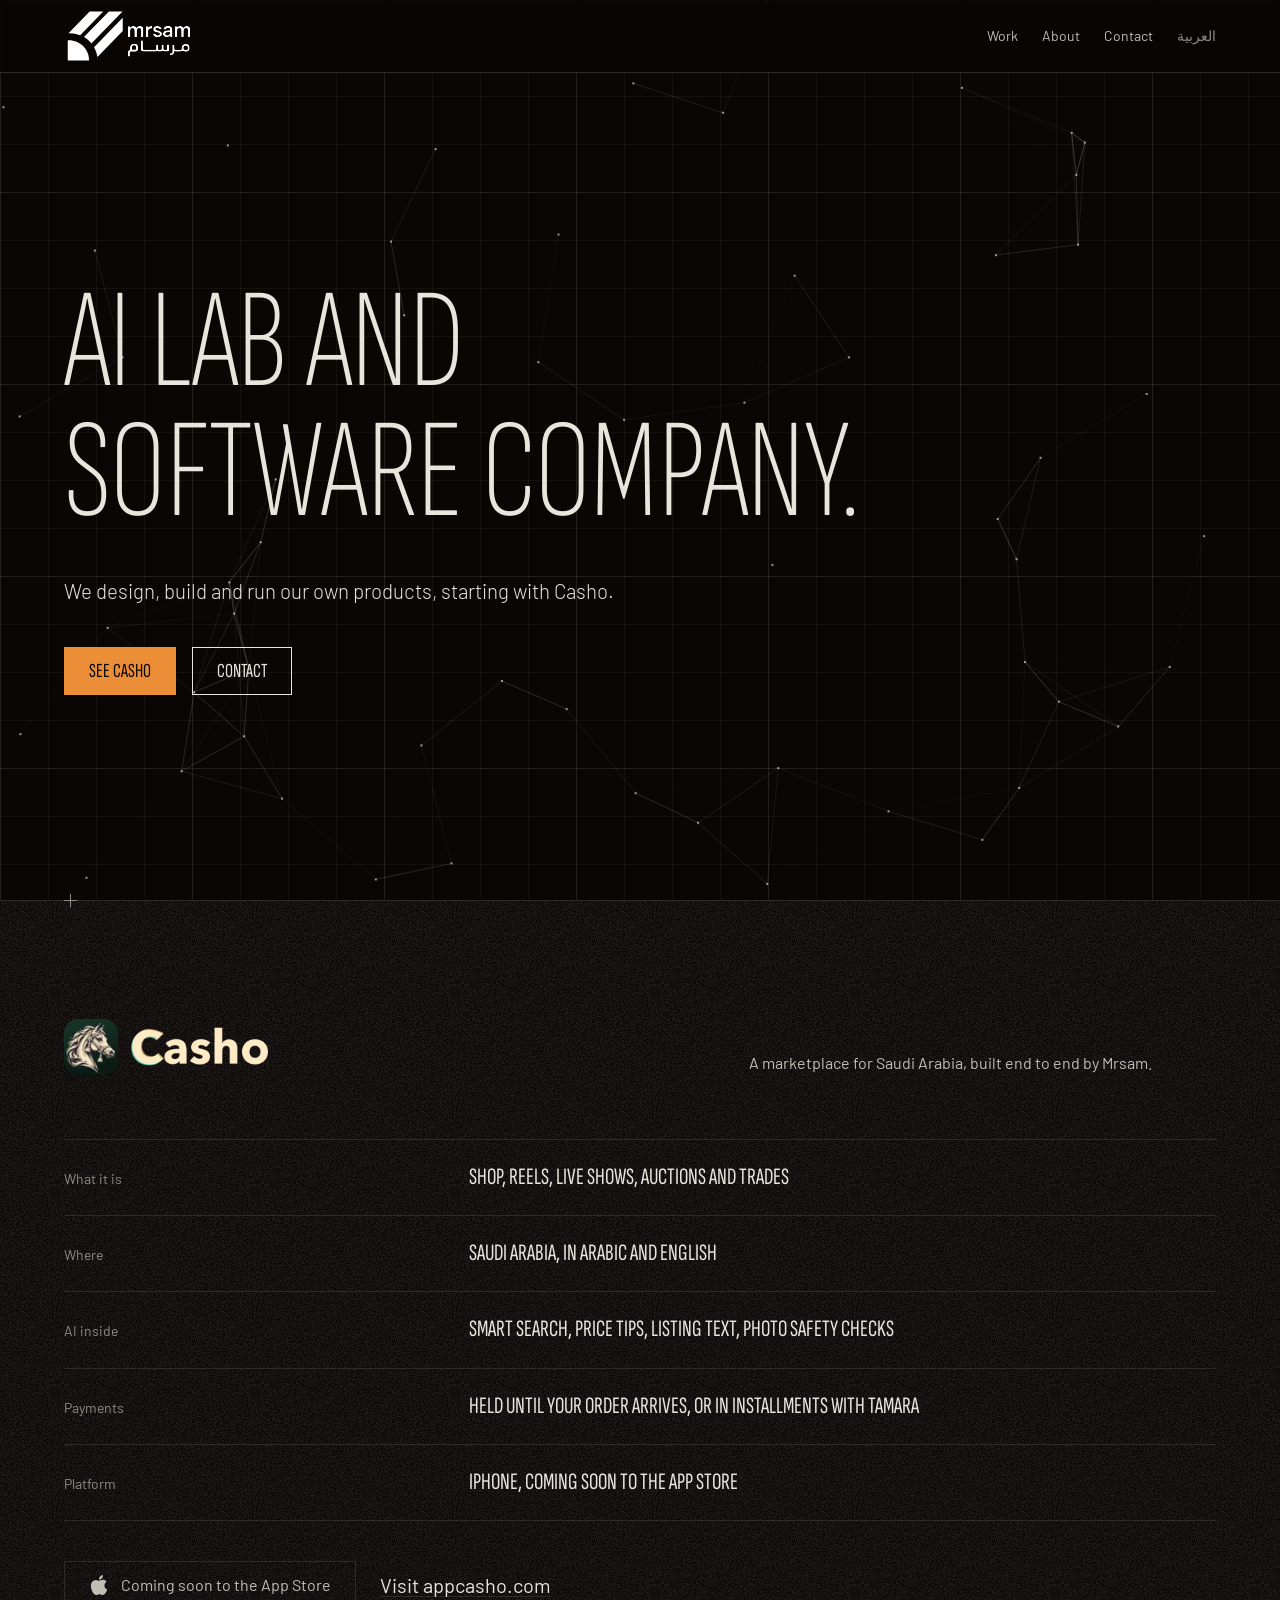
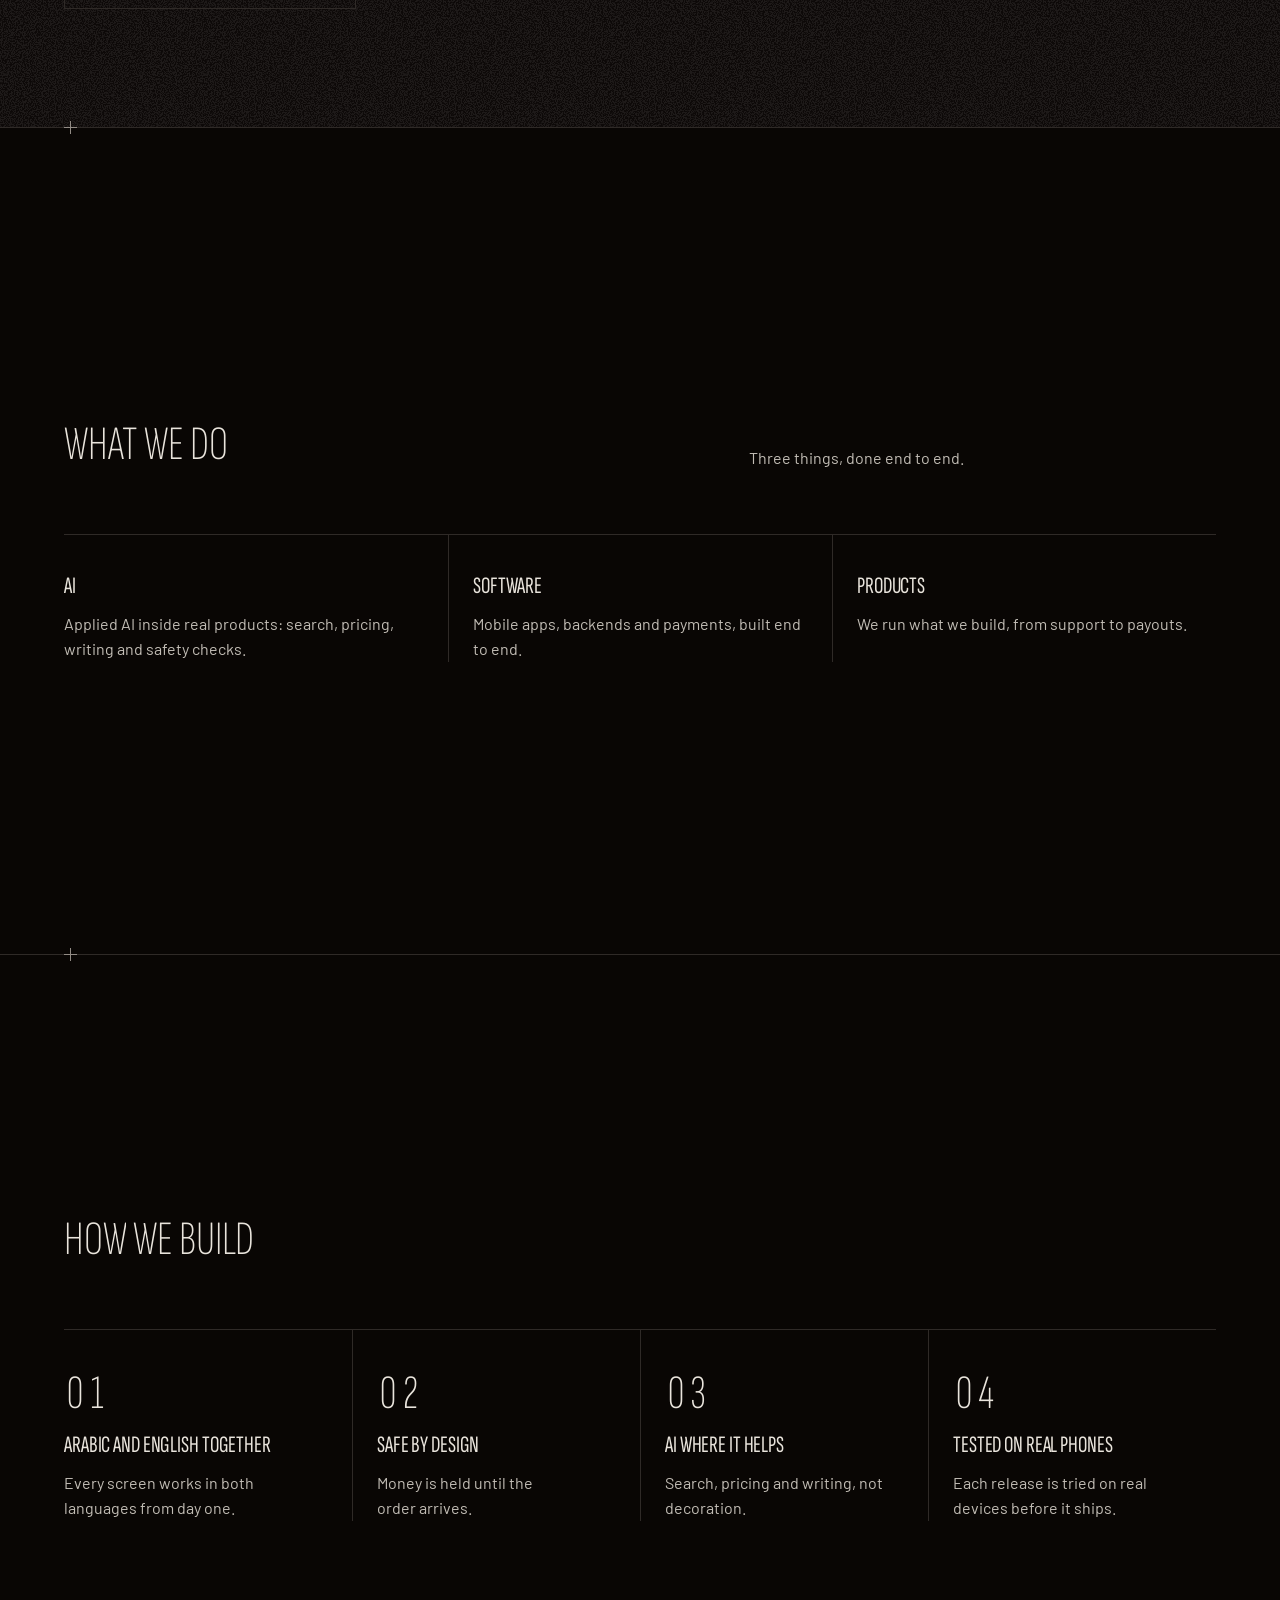
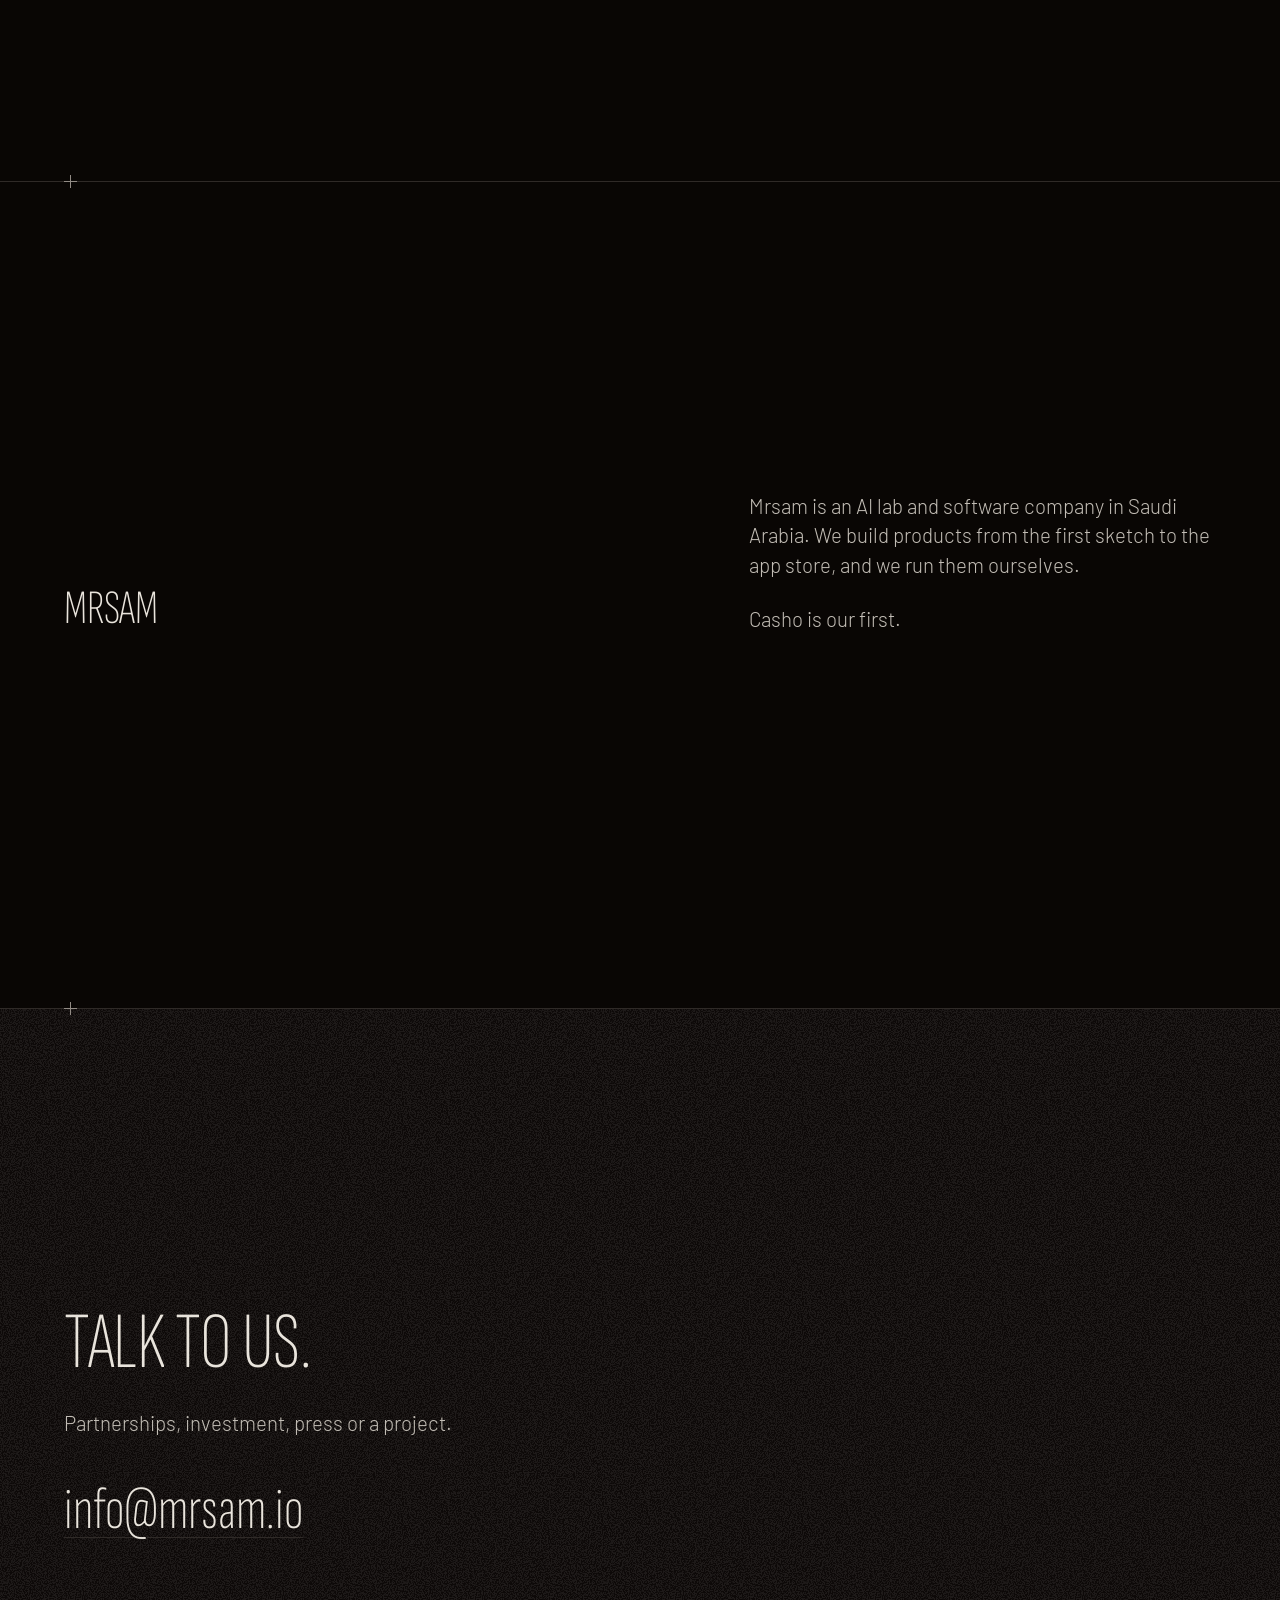
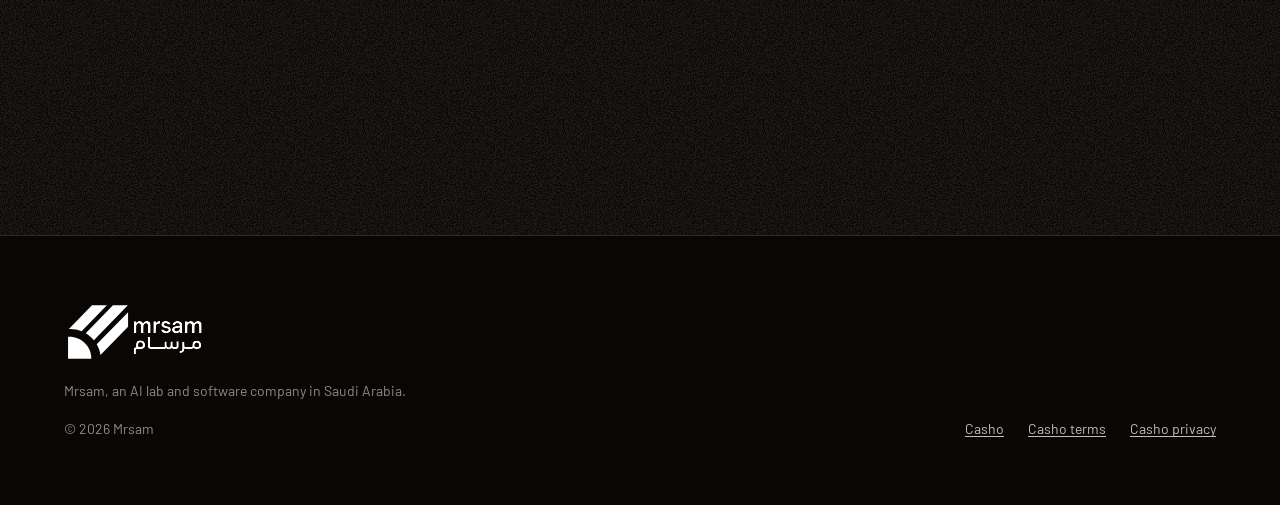
==== index.html @ a1504979 "Mrsam landing page (English and Arabic) Co-Authored-By: Claude Sonnet 5.5 <noreply@anthropic.com>" ====
<!doctype html>
<html lang="en" dir="ltr">
<head>
<meta charset="utf-8">
<meta name="viewport" content="width=device-width, initial-scale=1">
<title>Mrsam | AI lab and software company</title>
<meta name="description" content="Mrsam (مرسام) is an AI lab and software company in Saudi Arabia. We design, build and run our own products, starting with Casho, a marketplace for Saudi Arabia.">
<link rel="canonical" href="https://mrsam.io/">
<link rel="alternate" hreflang="en" href="https://mrsam.io/"><link rel="alternate" hreflang="ar" href="https://mrsam.io/ar/"><link rel="alternate" hreflang="x-default" href="https://mrsam.io/">
<meta name="robots" content="index,follow,max-image-preview:large">
<meta property="og:type" content="website"><meta property="og:site_name" content="Mrsam"><meta property="og:title" content="Mrsam | AI lab and software company"><meta property="og:description" content="Mrsam (مرسام) is an AI lab and software company in Saudi Arabia. We design, build and run our own products, starting with Casho, a marketplace for Saudi Arabia."><meta property="og:url" content="https://mrsam.io/"><meta property="og:image" content="https://mrsam.io/assets/og.png"><meta property="og:locale" content="en_US">
<meta name="twitter:card" content="summary_large_image"><meta name="twitter:title" content="Mrsam | AI lab and software company"><meta name="twitter:image" content="https://mrsam.io/assets/og.png">
<meta name="theme-color" content="#0c0b0a">
<link rel="icon" href="assets/favicon-48.png" sizes="48x48"><link rel="icon" href="assets/icon-192.png" type="image/png" sizes="192x192"><link rel="apple-touch-icon" href="apple-touch-icon.png">
<link rel="preconnect" href="https://fonts.googleapis.com"><link rel="preconnect" href="https://fonts.gstatic.com" crossorigin>
<link href="https://fonts.googleapis.com/css2?family=Sofia+Sans+Extra+Condensed:wght@200;400&family=Barlow:wght@300;400&display=swap" rel="stylesheet">
<style>@font-face{font-family:Tajawal;src:url(assets/fonts/Tajawal-Regular-ar.woff2) format("woff2");font-weight:400;font-display:swap;unicode-range:U+0600-06FF,U+0750-077F,U+FB50-FDFF,U+FE70-FEFF,U+200C-200F}@font-face{font-family:Tajawal;src:url(assets/fonts/Tajawal-Bold-ar.woff2) format("woff2");font-weight:700 800;font-display:swap;unicode-range:U+0600-06FF,U+0750-077F,U+FB50-FDFF,U+FE70-FEFF,U+200C-200F}</style>
<script>document.documentElement.className+=" js"</script>
<link rel="stylesheet" href="styles.css">
<script type="application/ld+json">{"@context":"https://schema.org","@graph":[{"@type":"Organization","@id":"https://mrsam.io/#org","name":"Mrsam","alternateName":["مرسام","Mrsam (مرسام)"],"url":"https://mrsam.io/","logo":{"@type":"ImageObject","url":"https://mrsam.io/assets/icon-192.png","width":192,"height":192},"description":"Mrsam (مرسام) is an AI lab and software company in Saudi Arabia. We design, build and run our own products, starting with Casho, a marketplace for Saudi Arabia.","areaServed":"SA","knowsAbout":["Artificial intelligence","Software development","Marketplaces"],"owns":{"@type":"Organization","name":"Casho","alternateName":"كاشو","url":"https://appcasho.com/"}},{"@type":"WebSite","@id":"https://mrsam.io/#site","url":"https://mrsam.io/","name":"Mrsam","publisher":{"@id":"https://mrsam.io/#org"},"inLanguage":["en","ar"]},{"@type":"WebPage","@id":"https://mrsam.io/#page","url":"https://mrsam.io/","name":"Mrsam | AI lab and software company","description":"Mrsam (مرسام) is an AI lab and software company in Saudi Arabia. We design, build and run our own products, starting with Casho, a marketplace for Saudi Arabia.","inLanguage":"en","isPartOf":{"@id":"https://mrsam.io/#site"},"about":{"@id":"https://mrsam.io/#org"}}]}</script>
</head>
<body>
<canvas id="bg" aria-hidden="true"></canvas>
<a class="visually-hidden" href="#main">Skip to content</a>
<header class="nav"><div class="container">
<a class="nav__logo" href="/" aria-label="Mrsam"><img src="assets/mrsam-logo.svg" width="96" height="40" alt="Mrsam"></a>
<nav class="nav__links" aria-label="Main"><a href="#work">Work</a><a href="#about">About</a><a class="nav__contact" href="mailto:info@mrsam.io">Contact</a><a class="nav__lang" href="ar/" hreflang="ar" lang="ar">العربية</a></nav>
</div></header>
<main id="main">
<section class="hero"><div class="container">
<div><h1>AI lab and software company.</h1><p class="lead">We design, build and run our own products, starting with Casho.</p>
<div class="actions"><a class="btn btn--primary" href="https://appcasho.com/">See Casho</a><a class="btn" href="mailto:info@mrsam.io">Contact</a></div></div>
</div></section>
<section class="section well grained" id="work"><div class="container">
<div class="section__head"><div class="work__brand"><h2><img src="assets/casho-logo-dark.webp" width="292" height="80" alt="Casho" loading="lazy" decoding="async"></h2></div><p>A marketplace for Saudi Arabia, built end to end by Mrsam.</p></div>
<ul class="sheet"><li><span class="k">What it is</span><span class="v">Shop, reels, live shows, auctions and trades</span></li><li><span class="k">Where</span><span class="v">Saudi Arabia, in Arabic and English</span></li><li><span class="k">AI inside</span><span class="v">Smart search, price tips, listing text, photo safety checks</span></li><li><span class="k">Payments</span><span class="v">Held until your order arrives, or in installments with Tamara</span></li><li><span class="k">Platform</span><span class="v">iPhone, coming soon to the App Store</span></li></ul>
<div class="link-line"><span class="badge" aria-disabled="true"><svg viewBox="0 0 24 24" width="20" height="20" fill="currentColor" aria-hidden="true"><path d="M12.15 6.9c-.95 0-2.4-1.08-3.96-1.04-2.04.03-3.91 1.18-4.96 3.01-2.12 3.68-.55 9.1 1.52 12.09 1.01 1.45 2.2 3.09 3.79 3.04 1.52-.06 2.09-.99 3.94-.99 1.83 0 2.35.99 3.96.95 1.64-.03 2.68-1.48 3.68-2.95 1.16-1.69 1.64-3.33 1.66-3.42-.04-.01-3.18-1.22-3.22-4.86-.03-3.04 2.48-4.49 2.6-4.56-1.43-2.09-3.62-2.32-4.39-2.38-2-.16-3.68 1.09-4.61 1.09zM15.53 3.83c.84-1.01 1.4-2.43 1.25-3.83-1.21.05-2.66.8-3.53 1.82-.78.9-1.45 2.34-1.27 3.71 1.34.1 2.72-.69 3.55-1.7"/></svg>Coming soon to the App Store</span><a href="https://appcasho.com/">Visit appcasho.com</a></div>
</div></section>
<section class="section" id="do"><div class="container">
<div class="section__head"><h2>What we do</h2><p>Three things, done end to end.</p></div>
<div class="cells"><div><h3>AI</h3><p>Applied AI inside real products: search, pricing, writing and safety checks.</p></div><div><h3>Software</h3><p>Mobile apps, backends and payments, built end to end.</p></div><div><h3>Products</h3><p>We run what we build, from support to payouts.</p></div></div>
</div></section>
<section class="section" id="how"><div class="container">
<div class="section__head"><h2>How we build</h2></div>
<div class="steps"><div><span class="figure num">01</span><h3>Arabic and English together</h3><p>Every screen works in both languages from day one.</p></div><div><span class="figure num">02</span><h3>Safe by design</h3><p>Money is held until the order arrives.</p></div><div><span class="figure num">03</span><h3>AI where it helps</h3><p>Search, pricing and writing, not decoration.</p></div><div><span class="figure num">04</span><h3>Tested on real phones</h3><p>Each release is tried on real devices before it ships.</p></div></div>
</div></section>
<section class="section about" id="about"><div class="container">
<div class="section__head"><h2>Mrsam</h2><div><p class="lead">Mrsam is an AI lab and software company in Saudi Arabia. We build products from the first sketch to the app store, and we run them ourselves.</p><p class="lead">Casho is our first.</p></div></div>
</div></section>
<section class="section contact well grained" id="contact"><div class="container">
<h2>Talk to us.</h2><p class="lead">Partnerships, investment, press or a project.</p>
<a class="contact__mail" href="mailto:info@mrsam.io">info@mrsam.io</a>
</div></section>
</main>
<footer class="foot"><div class="container">
<div><img src="assets/mrsam-logo.svg" width="136" height="56" alt="Mrsam" loading="lazy"><p>Mrsam, an AI lab and software company in Saudi Arabia.</p><p>© 2026 Mrsam</p></div>
<nav aria-label="Footer"><a href="https://appcasho.com">Casho</a><a href="https://appcasho.com/terms.html">Casho terms</a><a href="https://appcasho.com/privacy.html">Casho privacy</a></nav>
</div></footer>
<script src="assets/bg.js" defer></script>
<script src="assets/motion.js" defer></script>
</body>
</html>
---- styles.css ----
/* Hallmark · shape: Company sheet · genre: atmospheric · theme: Darkroom (deal 2/3, seed austere-monochrome-editorial-company-c98a·bc8acf7a·2026-11-26·r0) · job: contact (and visit Casho) · draw: manual
 * hero: Poster, head left, the Mrsam mark right · nav: edge-aligned wordmark, three links and a language switch · footer: a mast, wordmark over the links · imagery: the brand mark (user's file) · signature: the Mrsam mark at poster size, its black dissolved into the ground · darkroom: amber
 * axes: dark/display-condensed/chromatic-amber · posture: restrained · contrast: pass · fold: pass · v2.0.0 */
/* Hallmark · pre-emit critique: P4 H4 E4 S4 R4 V4 · weakest: S, the Arabic page has no condensed hairline face so it uses Tajawal regular at poster size and trusts scale and spacing */
@import url("./tokens.css");
@import url("./base.css");

:root { --nav-h: 73px; --font-ar: "Tajawal", ui-sans-serif, system-ui, sans-serif; }
:root[lang="ar"] { --font-display: var(--font-ar); --font-body: var(--font-ar); --font-outlier: var(--font-ar); --display-weight: 400; --tracking-display: 0; }

h1, h2, .figure { text-transform: uppercase; }
h3 { font-family: var(--font-display); font-weight: 400; text-transform: uppercase; line-height: 1; }
:root[lang="ar"] h1, :root[lang="ar"] h2, :root[lang="ar"] h3 { text-transform: none; line-height: 1.2; }
body { font-weight: 400; line-height: 1.6; }
.lead { font-weight: 300; }
:root[lang="ar"] .lead { font-weight: 400; }
:root[lang="ar"] body { line-height: 1.75; }

/* the lab sheet behind everything */
#bg { position: fixed; inset: 0; width: 100%; height: 100%; z-index: 0; pointer-events: none; }
main, .foot { position: relative; z-index: var(--z-base); }
.section { position: relative; }
.section::before { content: ""; position: absolute; top: -7px; inset-inline-start: var(--gutter); width: 13px; height: 13px; background: linear-gradient(var(--color-muted), var(--color-muted)) center / 1px 100% no-repeat, linear-gradient(var(--color-muted), var(--color-muted)) center / 100% 1px no-repeat; pointer-events: none; }

/* nav */
.nav { position: sticky; top: 0; z-index: var(--z-sticky-nav); background: color-mix(in oklab, var(--color-paper) 82%, transparent); backdrop-filter: blur(8px); border-bottom: var(--rule-hair) solid var(--color-rule); }
.nav .container { display: flex; align-items: center; justify-content: space-between; min-height: 72px; gap: var(--space-lg); }
.nav__logo { display: block; line-height: 0; }
.nav__logo img { height: 88px; width: auto; margin-block: calc(-1 * var(--space-lg)); }
.foot img { margin-block: calc(-1 * var(--space-md)); }
.nav__links { display: flex; align-items: center; gap: var(--space-lg); }
.nav__links a { font-size: var(--text-sm); color: var(--color-ink-2); text-decoration: none; padding-block: var(--space-sm); transition: color var(--dur-short) var(--ease-out); }
.nav__links a:hover { color: var(--color-ink); text-decoration: underline; text-decoration-color: var(--color-accent); }
.nav__links .nav__lang { color: var(--color-muted); }

/* controls */
.btn { display: inline-flex; align-items: center; justify-content: center; min-height: 48px; padding: 0 var(--space-lg); border: var(--rule-hair) solid var(--color-ink); border-radius: var(--radius-pill); background: transparent; color: var(--color-ink); font: 400 var(--text-lg)/1 var(--font-display); text-transform: uppercase; text-decoration: none; white-space: nowrap; cursor: pointer; transition: background-color var(--dur-short) var(--ease-out), border-color var(--dur-short) var(--ease-out), transform var(--dur-micro) var(--ease-out); }
:root[lang="ar"] .btn { text-transform: none; font-size: var(--text-md); }
.btn:hover { background: var(--color-paper-3); }
.btn:active { transform: translateY(1px); }
.btn:focus-visible { outline: 2px solid var(--color-focus); outline-offset: 2px; }
.btn[aria-disabled="true"] { opacity: 0.55; cursor: not-allowed; transform: none; }
.btn--primary { background: var(--color-accent); border-color: var(--color-accent); color: var(--color-accent-ink); }
.btn--primary:hover { background: var(--color-accent-deep); border-color: var(--color-accent-deep); color: var(--color-ink); }
.actions { display: flex; flex-wrap: wrap; gap: var(--space-md); margin-top: var(--space-xl); }
@media (prefers-reduced-motion: reduce) { .btn, .nav__links a { transition-duration: 0.01ms; } }

/* hero */
html { scroll-snap-type: y proximity; scroll-padding-top: var(--nav-h); }
.hero, .section { min-height: calc(100svh - var(--nav-h)); display: flex; flex-direction: column; justify-content: center; scroll-snap-align: start; }
.hero { padding-block: var(--space-2xl); }
.hero .container { display: block; }
.hero h1 { max-width: 18ch; font-size: clamp(3.5rem, 11vw, 10.5rem); line-height: 0.92; }
:root[lang="ar"] .hero h1 { max-width: 20ch; font-size: clamp(2.75rem, 8vw, 7rem); line-height: 1.15; }
.hero .lead { margin-top: var(--space-xl); }

/* sections */
.section { padding-block: var(--space-3xl); border-top: var(--rule-hair) solid var(--color-rule); }
.section__head { display: grid; grid-template-columns: minmax(0, 7fr) minmax(0, 5fr); gap: var(--gap-columns); align-items: end; margin-bottom: var(--space-2xl); }
.section__head p { color: var(--color-ink-2); }
.well { background: color-mix(in oklab, var(--color-paper-2) 72%, transparent); }
.grained { position: relative; isolation: isolate; }
.grained::after { content: ""; position: absolute; inset: 0; z-index: -1; pointer-events: none; opacity: var(--grain); background: url("data:image/svg+xml,%3Csvg xmlns='http://www.w3.org/2000/svg' width='200' height='200'%3E%3Cfilter id='g'%3E%3CfeTurbulence type='fractalNoise' baseFrequency='0.85' numOctaves='2' stitchTiles='stitch'/%3E%3CfeColorMatrix values='0 0 0 0 1 0 0 0 0 1 0 0 0 0 1 0 0 0 9 -4'/%3E%3C/filter%3E%3Crect width='100%25' height='100%25' filter='url(%23g)'/%3E%3C/svg%3E") 0 0 / 200px 200px; }

/* the sheet: label left, value right */
.sheet { margin: 0; padding: 0; list-style: none; border-top: var(--rule-hair) solid var(--color-rule); }
.sheet li { display: grid; grid-template-columns: minmax(0, 4fr) minmax(0, 8fr); gap: var(--gap-columns); align-items: baseline; padding-block: var(--space-lg); border-bottom: var(--rule-hair) solid var(--color-rule); }
.sheet .k { font-size: var(--text-sm); color: var(--color-muted); }
.sheet .v { font-family: var(--font-display); font-weight: 400; font-size: var(--text-title); line-height: 1.15; text-transform: uppercase; overflow-wrap: break-word; min-width: 0; }
:root[lang="ar"] .sheet .v { text-transform: none; }
.work__brand { display: flex; align-items: center; gap: var(--space-lg); }
.work__brand h2 { max-width: none; line-height: 0; }
.work__brand img { height: 56px; width: auto; }
.link-line { display: flex; flex-wrap: wrap; align-items: center; gap: var(--space-lg); margin-top: var(--space-xl); }
.badge { display: inline-flex; align-items: center; gap: var(--space-sm); min-height: 48px; padding: 0 var(--space-lg); border: var(--rule-hair) solid var(--color-rule); color: var(--color-ink-2); font-size: var(--text-md); cursor: default; }
.link-line a { font-size: var(--text-lg); text-decoration-color: var(--color-rule); }
.link-line a:hover { text-decoration-color: var(--color-accent); }

/* three cells and four steps, parted by verticals */
.cells { display: grid; grid-template-columns: repeat(3, minmax(0, 1fr)); border-top: var(--rule-hair) solid var(--color-rule); }
.cells > div { padding: var(--space-xl) var(--space-lg) 0; border-inline-start: var(--rule-hair) solid var(--color-rule); }
.cells > div:first-child { border-inline-start: 0; padding-inline-start: 0; }
.cells h3 { font-size: var(--text-title); }
.cells p { margin-top: var(--space-sm); color: var(--color-ink-2); }
.steps { display: grid; grid-template-columns: repeat(4, minmax(0, 1fr)); border-top: var(--rule-hair) solid var(--color-rule); }
.steps > div { padding: var(--space-xl) var(--space-lg) 0; border-inline-start: var(--rule-hair) solid var(--color-rule); }
.steps > div:first-child { border-inline-start: 0; padding-inline-start: 0; }
.steps .figure { display: block; font-family: var(--font-display); font-weight: var(--display-weight); font-size: var(--text-section); line-height: 1; font-variant-numeric: tabular-nums; color: var(--color-ink); margin-bottom: var(--space-md); }
.steps h3 { font-size: var(--text-title); }
.steps p { margin-top: var(--space-sm); color: var(--color-ink-2); }

/* about and contact */
.about p.lead { max-width: 40ch; }
.about p.lead + p.lead { margin-top: var(--space-lg); color: var(--color-ink-2); }
.contact h2 { font-size: var(--text-display); max-width: 14ch; }
.contact .lead { margin-top: var(--space-lg); color: var(--color-ink-2); }
.contact__mail { display: inline-block; margin-top: var(--space-xl); font-family: var(--font-display); font-weight: var(--display-weight); font-size: var(--text-display-s); line-height: 1.1; overflow-wrap: anywhere; text-decoration-color: var(--color-rule); }
:root[lang="ar"] .contact__mail { direction: ltr; unicode-bidi: isolate; }
.contact__mail:hover { text-decoration-color: var(--color-accent); }
.contact__mail:focus-visible { outline: 2px solid var(--color-focus); outline-offset: 4px; }

/* footer */
.foot { padding-block: var(--space-2xl); border-top: var(--rule-hair) solid var(--color-rule); }
.foot .container { display: grid; grid-template-columns: minmax(0, 5fr) minmax(0, 7fr); gap: var(--gap-columns); align-items: end; }
.foot img { height: 96px; width: auto; }
.foot p { margin-top: var(--space-md); font-size: var(--text-sm); color: var(--color-muted); }
.foot nav { display: flex; flex-wrap: wrap; gap: var(--space-lg); justify-content: flex-end; font-size: var(--text-sm); }
.foot nav a { color: var(--color-ink-2); }
.foot nav a:hover { color: var(--color-ink); text-decoration-color: var(--color-accent); }

@media (max-width: 60rem) {
  .section__head, .foot .container { grid-template-columns: minmax(0, 1fr); }
  .hero { padding-block: var(--space-xl); }
  .section { padding-block: var(--space-2xl); }
  .cells, .steps { grid-template-columns: minmax(0, 1fr); }
  .cells > div, .steps > div { border-inline-start: 0; padding-inline: 0; padding-block: var(--space-lg); border-top: var(--rule-hair) solid var(--color-rule); }
  .cells > div:first-child, .steps > div:first-child { border-top: 0; }
  .sheet li { grid-template-columns: minmax(0, 1fr); gap: var(--space-2xs); }
  .foot nav { justify-content: flex-start; }
  .nav__links a:not(.nav__lang):not(.nav__contact) { display: none; }
}

/* motion: only when script is running; transform and opacity only */
.js .hero h1 .w, .js h2.rise-words .w { display: inline-block; overflow: hidden; vertical-align: top; padding-bottom: 0.12em; margin-bottom: -0.12em; }
.js .hero h1 .w > span { display: inline-block; transform: translateY(110%); animation: word-up 900ms var(--ease-out) forwards; animation-delay: calc(var(--i) * 90ms + 150ms); }
.js h2.rise-words .w > span { display: inline-block; transform: translateY(110%); transition: transform 800ms var(--ease-out) calc(var(--i) * 80ms); }
.js h2.rise-words.in .w > span { transform: none; }
.js .hero .lead, .js .hero .actions { opacity: 0; animation: fade-up 800ms var(--ease-out) forwards; }
.js .hero .lead { animation-delay: 750ms; }
.js .hero .actions { animation-delay: 950ms; }
.js .rise { opacity: 0; transform: translateY(28px); transition: opacity 700ms var(--ease-out) var(--d, 0ms), transform 700ms var(--ease-out) var(--d, 0ms); }
.js .rise.in { opacity: 1; transform: none; }
@keyframes word-up { to { transform: translateY(0); } }
@keyframes fade-up { from { opacity: 0; transform: translateY(16px); } to { opacity: 1; transform: none; } }
@media (prefers-reduced-motion: reduce) {
  .js .hero h1 .w > span, .js h2.rise-words .w > span { transform: none; animation: none; transition: none; }
  .js .hero .lead, .js .hero .actions { opacity: 1; animation: none; }
  .js .rise { opacity: 1; transform: none; transition: none; }
}
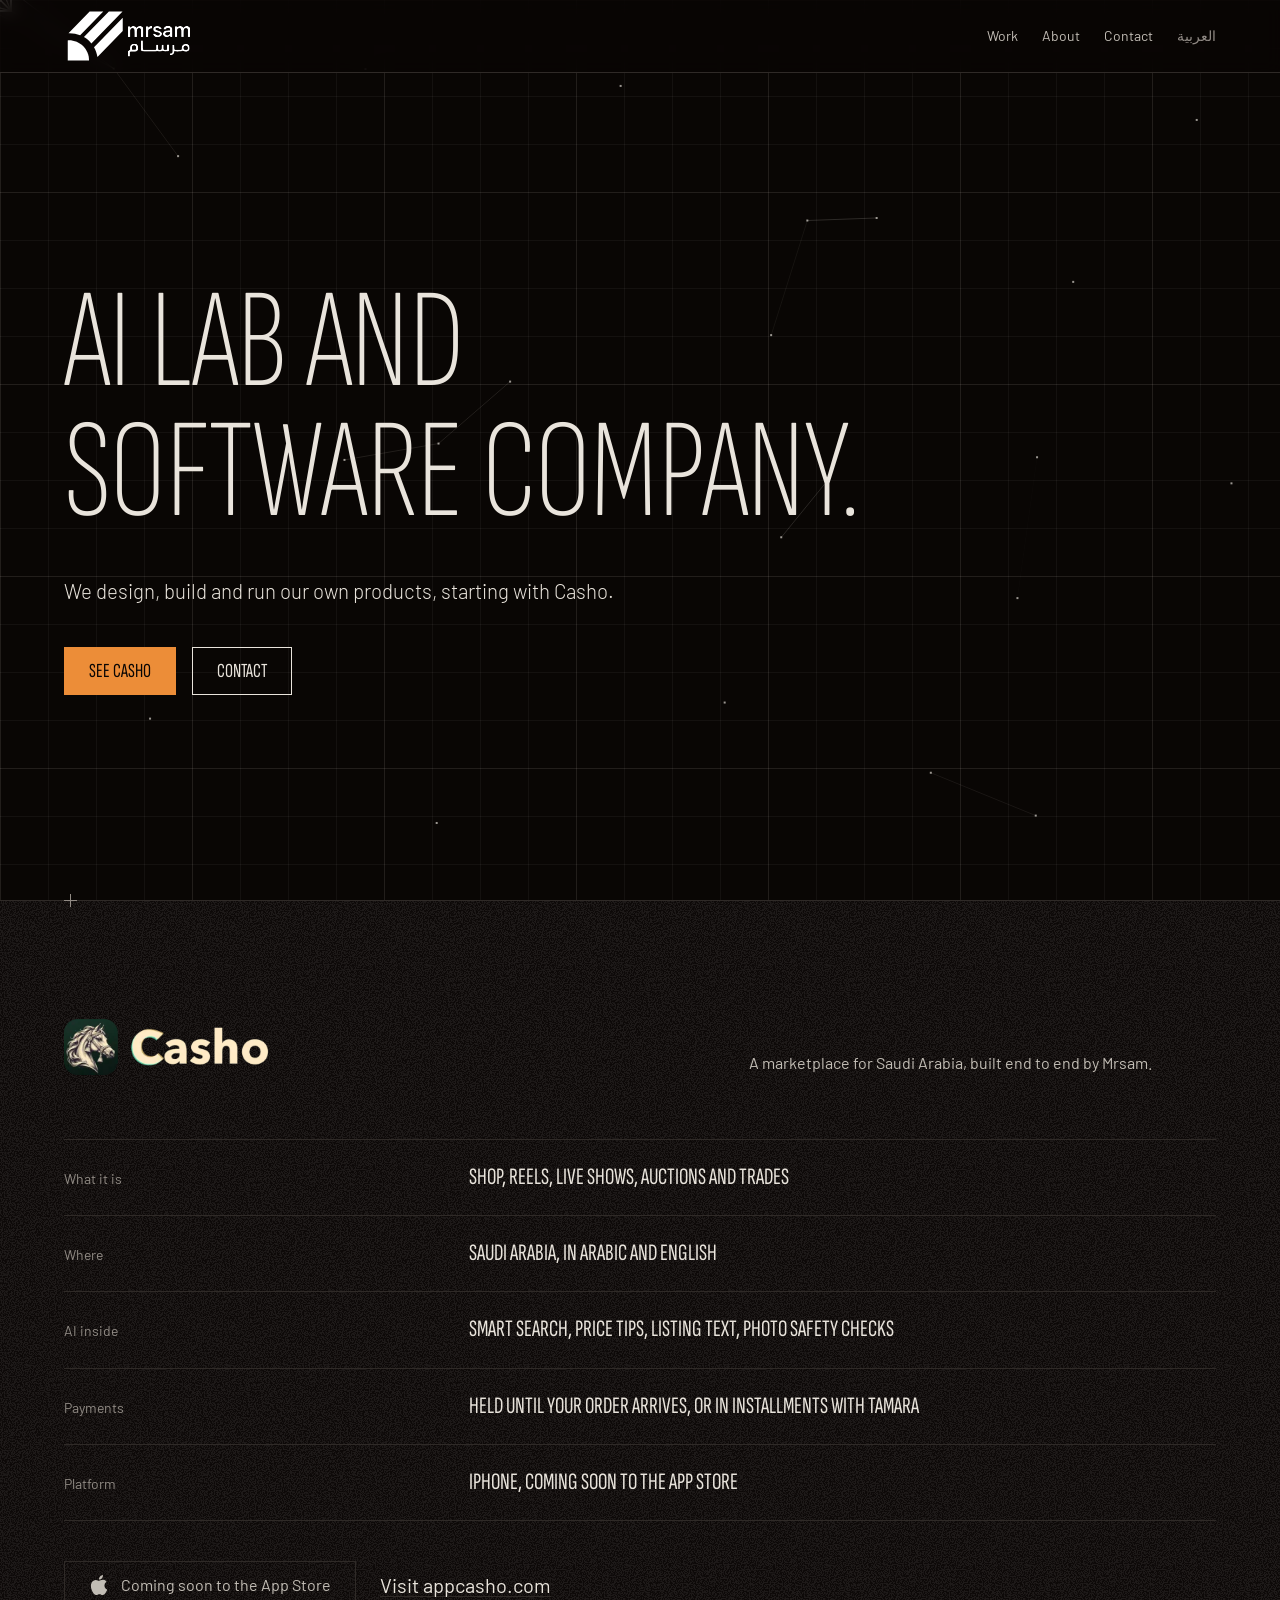
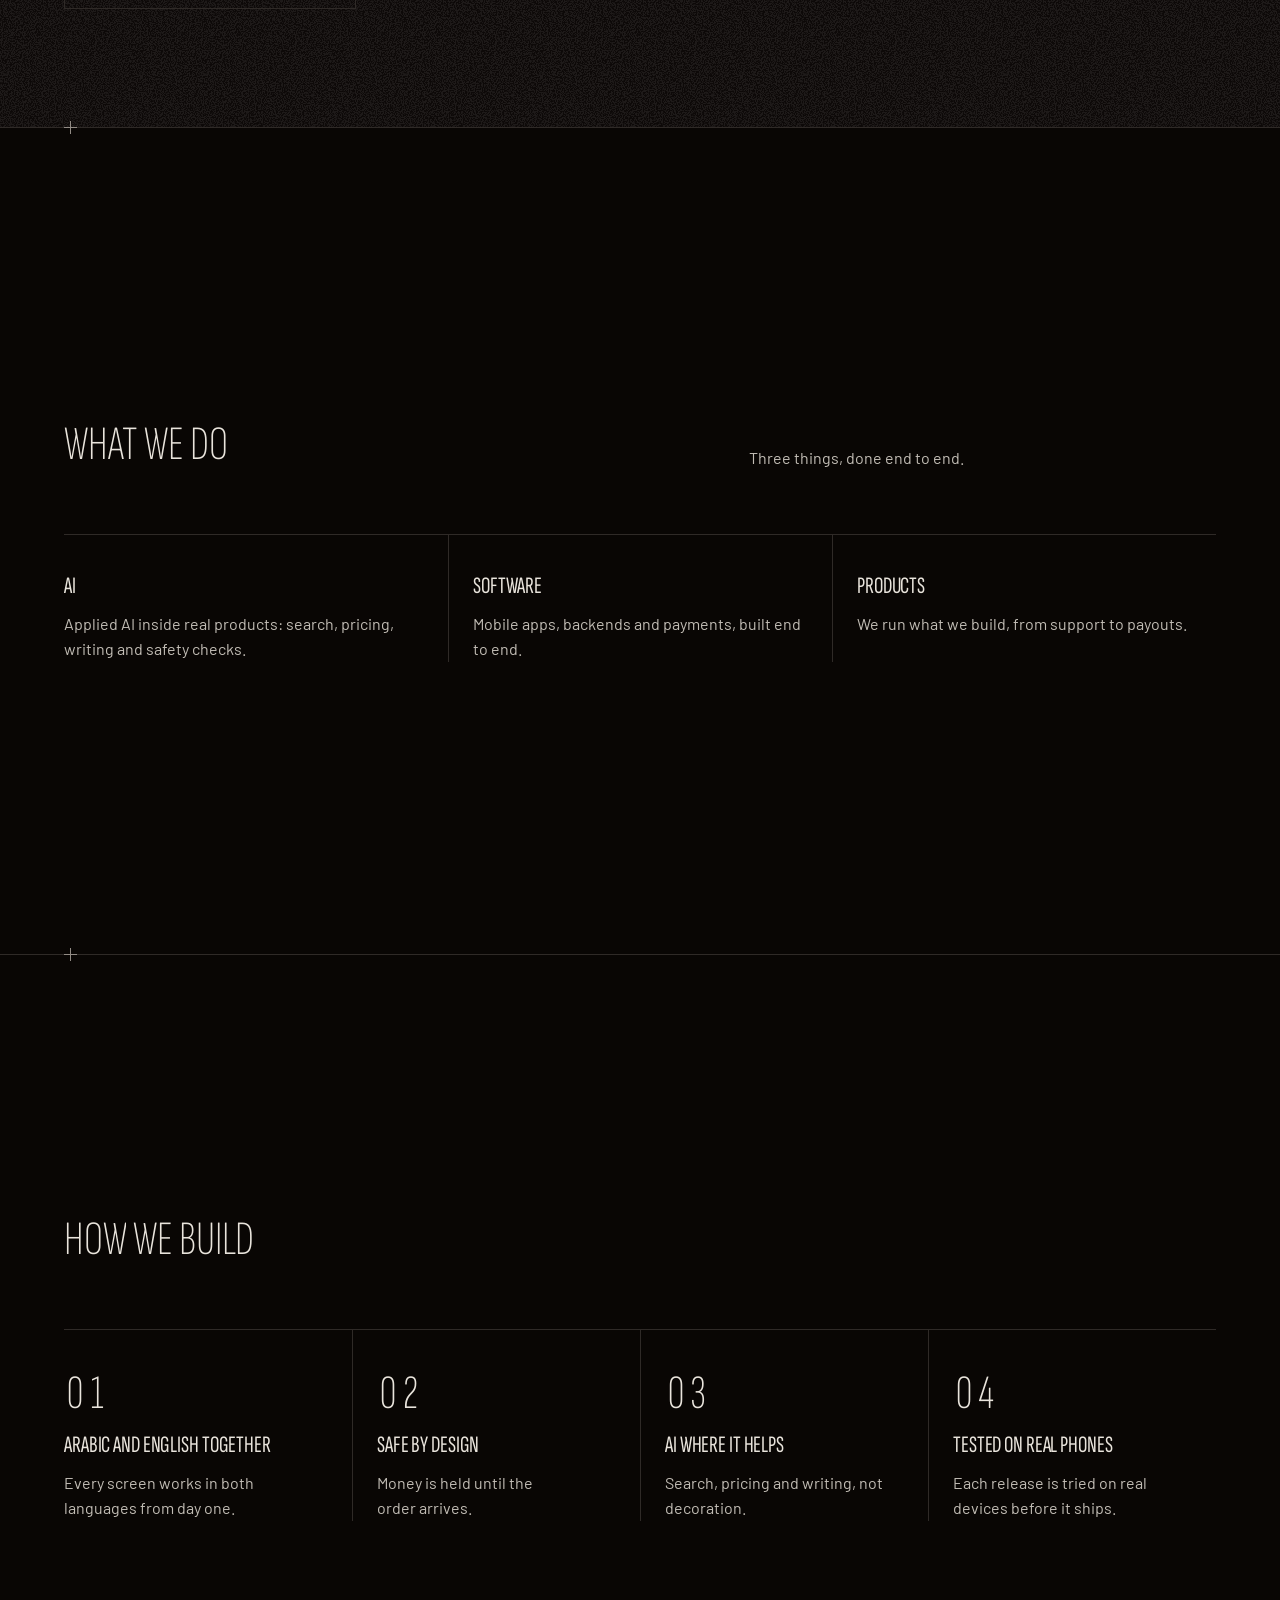
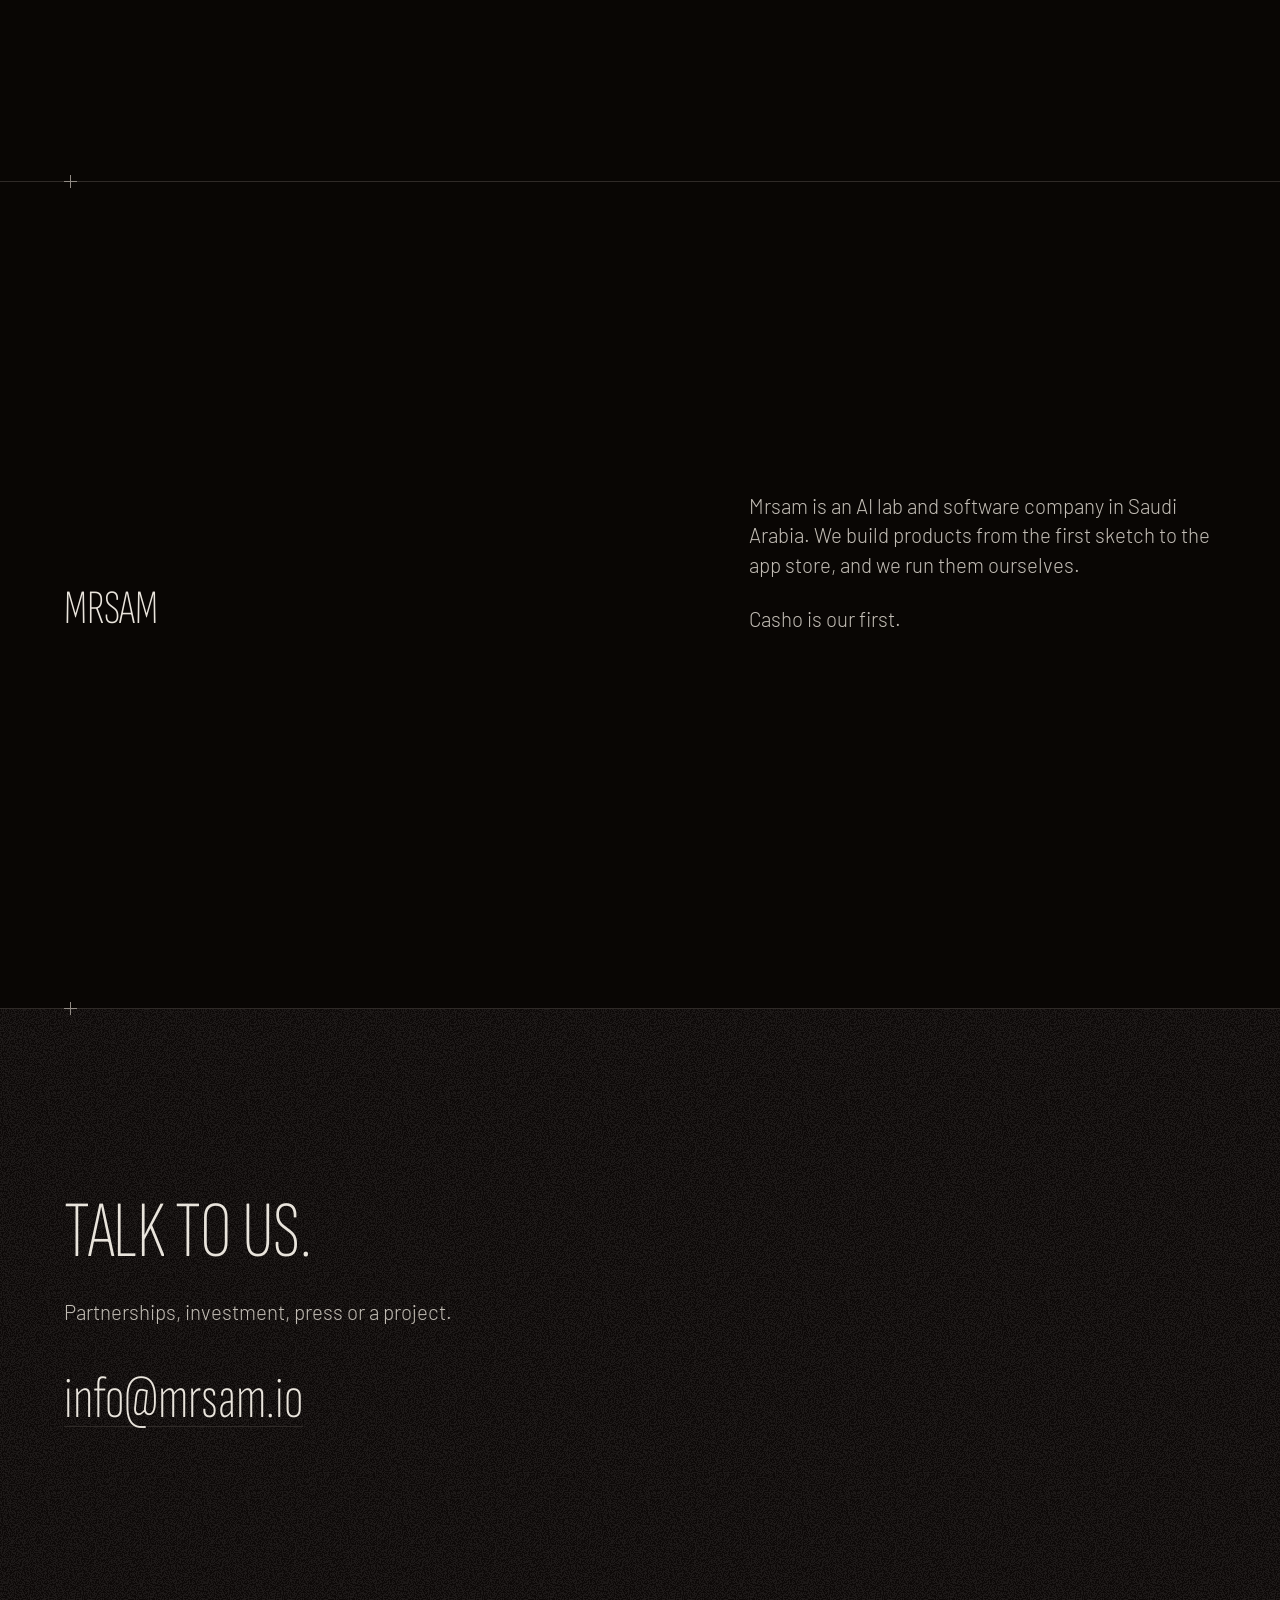
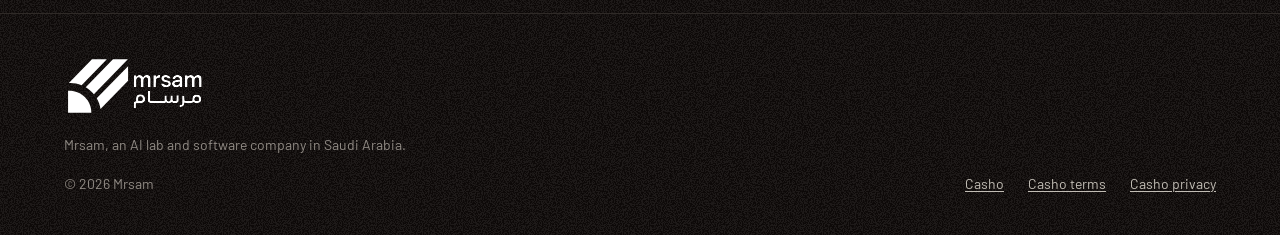
==== commit 916972fc: "Scroll: firm one-section-per-scroll snapping, footer inside the last screen, sections sized to one p" ====
--- a/index.html
+++ b/index.html
@@ -47,15 +47,16 @@
 <section class="section about" id="about"><div class="container">
 <div class="section__head"><h2>Mrsam</h2><div><p class="lead">Mrsam is an AI lab and software company in Saudi Arabia. We build products from the first sketch to the app store, and we run them ourselves.</p><p class="lead">Casho is our first.</p></div></div>
 </div></section>
-<section class="section contact well grained" id="contact"><div class="container">
+<section class="section contact well grained" id="contact"><div class="contact__body"><div class="container">
 <h2>Talk to us.</h2><p class="lead">Partnerships, investment, press or a project.</p>
 <a class="contact__mail" href="mailto:info@mrsam.io">info@mrsam.io</a>
-</div></section>
-</main>
+</div></div>
 <footer class="foot"><div class="container">
 <div><img src="assets/mrsam-logo.svg" width="136" height="56" alt="Mrsam" loading="lazy"><p>Mrsam, an AI lab and software company in Saudi Arabia.</p><p>© 2026 Mrsam</p></div>
 <nav aria-label="Footer"><a href="https://appcasho.com">Casho</a><a href="https://appcasho.com/terms.html">Casho terms</a><a href="https://appcasho.com/privacy.html">Casho privacy</a></nav>
 </div></footer>
+</section>
+</main>
 <script src="assets/bg.js" defer></script>
 <script src="assets/motion.js" defer></script>
 </body>
--- a/styles.css
+++ b/styles.css
@@ -46,8 +46,8 @@
 @media (prefers-reduced-motion: reduce) { .btn, .nav__links a { transition-duration: 0.01ms; } }
 
 /* hero */
-html { scroll-snap-type: y proximity; scroll-padding-top: var(--nav-h); }
-.hero, .section { min-height: calc(100svh - var(--nav-h)); display: flex; flex-direction: column; justify-content: center; scroll-snap-align: start; }
+html { scroll-snap-type: y mandatory; scroll-padding-top: var(--nav-h); }
+.hero, .section { min-height: calc(100svh - var(--nav-h)); display: flex; flex-direction: column; justify-content: center; scroll-snap-align: start; scroll-snap-stop: always; }
 .hero { padding-block: var(--space-2xl); }
 .hero .container { display: block; }
 .hero h1 { max-width: 18ch; font-size: clamp(3.5rem, 11vw, 10.5rem); line-height: 0.92; }
@@ -99,6 +99,11 @@
 .contact__mail:hover { text-decoration-color: var(--color-accent); }
 .contact__mail:focus-visible { outline: 2px solid var(--color-focus); outline-offset: 4px; }
 
+/* the last screen: contact on top, the footer at the bottom, one snap */
+.contact { justify-content: flex-start; padding-block: 0; }
+.contact__body { flex: 1; display: flex; flex-direction: column; justify-content: center; padding-block: var(--space-2xl); }
+.contact .foot { border-top: var(--rule-hair) solid var(--color-rule); padding-block: var(--space-xl); }
+
 /* footer */
 .foot { padding-block: var(--space-2xl); border-top: var(--rule-hair) solid var(--color-rule); }
 .foot .container { display: grid; grid-template-columns: minmax(0, 5fr) minmax(0, 7fr); gap: var(--gap-columns); align-items: end; }
@@ -109,12 +114,30 @@
 .foot nav a:hover { color: var(--color-ink); text-decoration-color: var(--color-accent); }
 
 @media (max-width: 60rem) {
+  .section__head { margin-bottom: var(--space-lg); gap: var(--space-xs); }
+  .sheet li { padding-block: var(--space-sm); }
+  .work__brand img { height: 44px; }
+  .steps { grid-template-columns: repeat(2, minmax(0, 1fr)); }
+  .steps > div { border-top: var(--rule-hair) solid var(--color-rule); padding: var(--space-md) var(--space-md) var(--space-md) 0; }
+  .steps > div:nth-child(2n) { border-inline-start: var(--rule-hair) solid var(--color-rule); padding-inline-start: var(--space-md); }
+  .steps > div:nth-child(2n+1) { border-inline-start: 0; padding-inline-start: 0; }
+  .steps .figure { font-size: var(--text-3xl); margin-bottom: var(--space-xs); }
+  .steps p, .cells p { font-size: var(--text-sm); }
+  .cells > div { padding-block: var(--space-md); }
+  .foot img { height: 64px; }
+  .foot { padding-block: var(--space-lg); }
   .section__head, .foot .container { grid-template-columns: minmax(0, 1fr); }
   .hero { padding-block: var(--space-xl); }
-  .section { padding-block: var(--space-2xl); }
-  .cells, .steps { grid-template-columns: minmax(0, 1fr); }
-  .cells > div, .steps > div { border-inline-start: 0; padding-inline: 0; padding-block: var(--space-lg); border-top: var(--rule-hair) solid var(--color-rule); }
-  .cells > div:first-child, .steps > div:first-child { border-top: 0; }
+  .section { padding-block: var(--space-xl); }
+  .contact__body { padding-block: var(--space-lg); }
+  .link-line { margin-top: var(--space-lg); gap: var(--space-md); }
+  .badge { min-height: 44px; padding: 0 var(--space-md); }
+  .contact h2 { font-size: var(--text-display-s); }
+  .contact__mail { margin-top: var(--space-lg); font-size: var(--text-2xl); }
+  .foot p { margin-top: var(--space-xs); }
+  .cells { grid-template-columns: minmax(0, 1fr); }
+  .cells > div { border-inline-start: 0; padding-inline: 0; border-top: var(--rule-hair) solid var(--color-rule); }
+  .cells > div:first-child { border-top: 0; }
   .sheet li { grid-template-columns: minmax(0, 1fr); gap: var(--space-2xs); }
   .foot nav { justify-content: flex-start; }
   .nav__links a:not(.nav__lang):not(.nav__contact) { display: none; }
